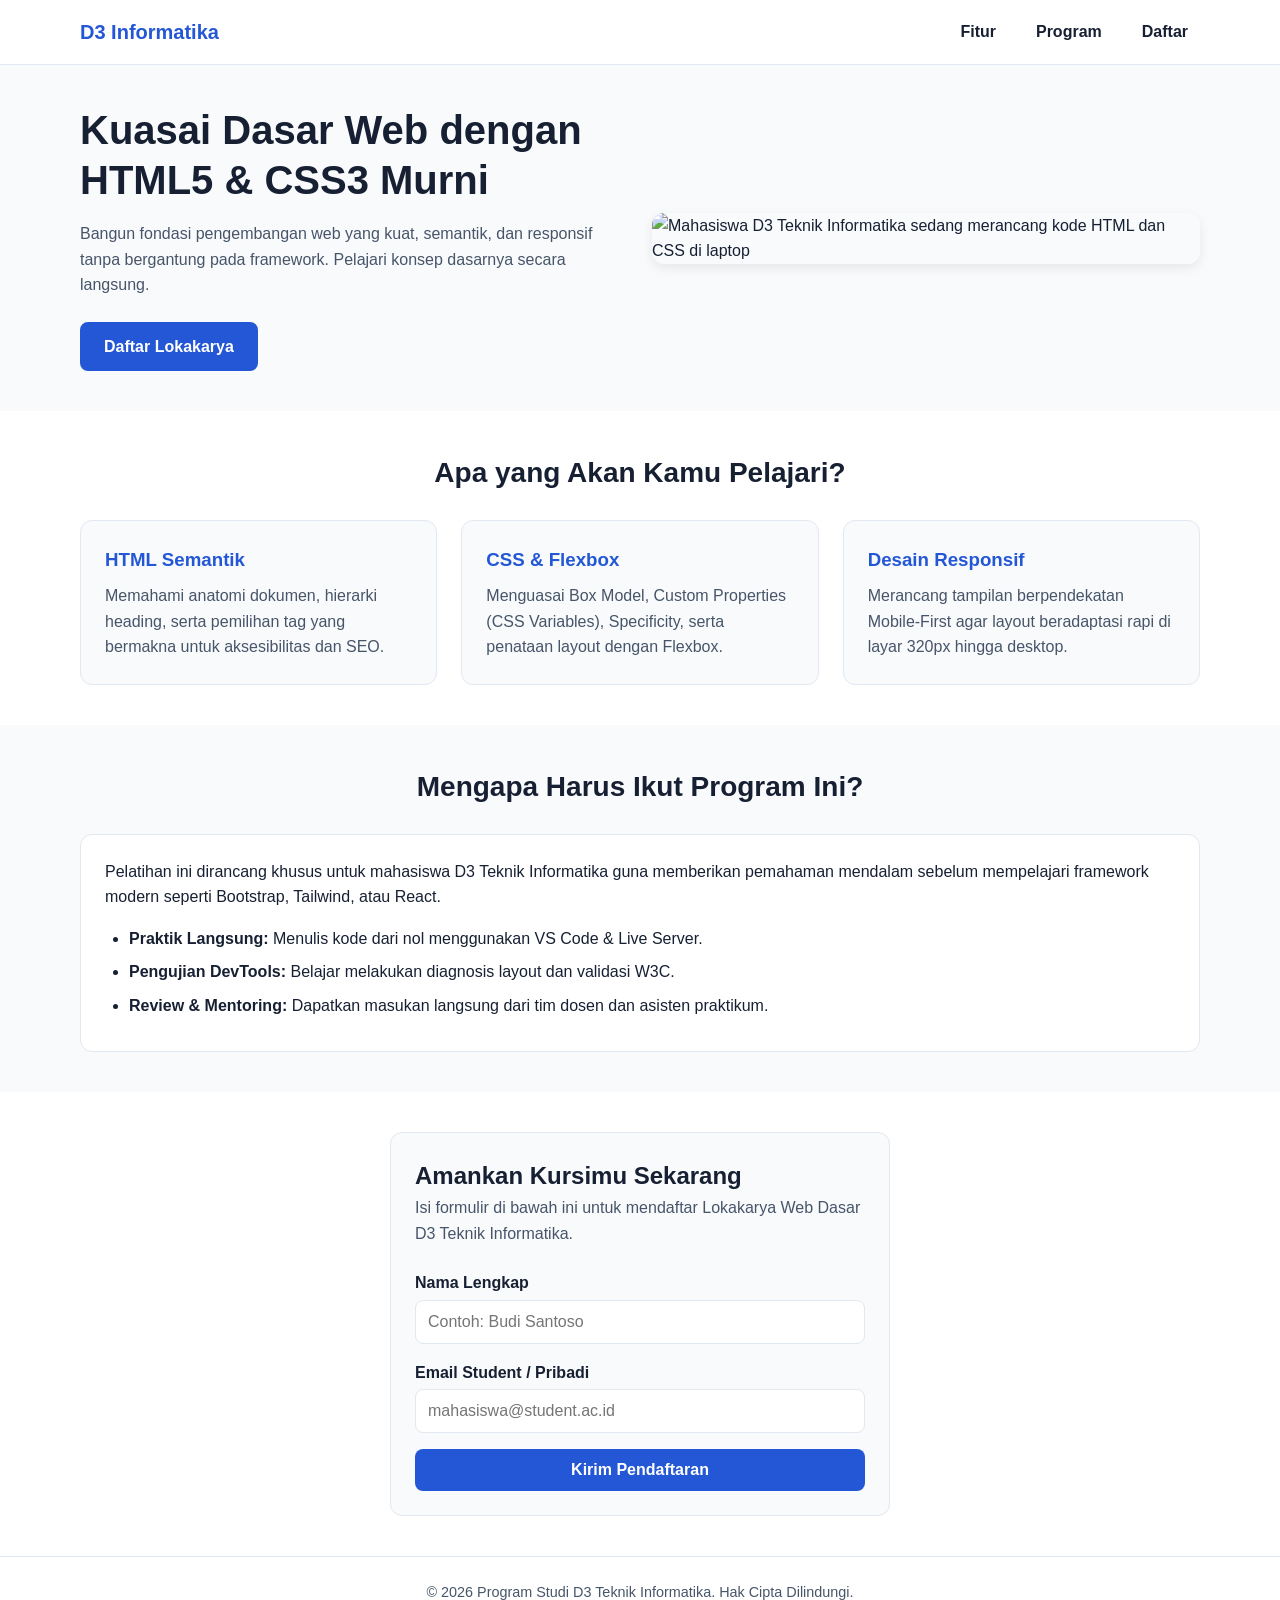
==== Mini project/index.html @ 73df3d5e "Add files via upload" ====
<!doctype html>
<html lang="id">
<head>
  <meta charset="utf-8">
  <meta name="viewport" content="width=device-width, initial-scale=1">
  <title>Lokakarya Web Dasar — D3 Teknik Informatika</title>
  <link rel="stylesheet" href="css/style.css">
</head>
<body>

  <header class="site-header">
    <div class="container nav-wrapper">
      <a class="brand" href="#">D3 Informatika</a>
      <nav aria-label="Navigasi Utama">
        <ul class="nav-list">
          <li><a class="nav-link" href="#fitur">Fitur</a></li>
          <li><a class="nav-link" href="#program">Program</a></li>
          <li><a class="nav-link" href="#daftar">Daftar</a></li>
        </ul>
      </nav>
    </div>
  </header>

  <main>
    <section class="hero">
      <div class="container hero-content">
        <div class="hero-text">
          <h1>Kuasai Dasar Web dengan HTML5 &amp; CSS3 Murni</h1>
          <p>Bangun fondasi pengembangan web yang kuat, semantik, dan responsif tanpa bergantung pada framework. Pelajari konsep dasarnya secara langsung.</p>
          <a class="button button--primary" href="#daftar">Daftar Lokakarya</a>
        </div>
        <div class="hero-image">
          <img src="assets/hero-web.jpg" alt="Mahasiswa D3 Teknik Informatika sedang merancang kode HTML dan CSS di laptop">
        </div>
      </div>
    </section>

    <section id="fitur" class="features" aria-labelledby="fitur-heading">
      <div class="container">
        <h2 id="fitur-heading" class="section-title">Apa yang Akan Kamu Pelajari?</h2>
        <div class="card-list">
          <article class="feature-card">
            <h3>HTML Semantik</h3>
            <p>Memahami anatomi dokumen, hierarki heading, serta pemilihan tag yang bermakna untuk aksesibilitas dan SEO.</p>
          </article>
          <article class="feature-card">
            <h3>CSS &amp; Flexbox</h3>
            <p>Menguasai Box Model, Custom Properties (CSS Variables), Specificity, serta penataan layout dengan Flexbox.</p>
          </article>
          <article class="feature-card">
            <h3>Desain Responsif</h3>
            <p>Merancang tampilan berpendekatan Mobile-First agar layout beradaptasi rapi di layar 320px hingga desktop.</p>
          </article>
        </div>
      </div>
    </section>

    <section id="program" class="program-info" aria-labelledby="program-heading">
      <div class="container">
        <h2 id="program-heading" class="section-title">Mengapa Harus Ikut Program Ini?</h2>
        <div class="info-box">
          <p>Pelatihan ini dirancang khusus untuk mahasiswa D3 Teknik Informatika guna memberikan pemahaman mendalam sebelum mempelajari framework modern seperti Bootstrap, Tailwind, atau React.</p>
          <ul>
            <li><strong>Praktik Langsung:</strong> Menulis kode dari nol menggunakan VS Code &amp; Live Server.</li>
            <li><strong>Pengujian DevTools:</strong> Belajar melakukan diagnosis layout dan validasi W3C.</li>
            <li><strong>Review &amp; Mentoring:</strong> Dapatkan masukan langsung dari tim dosen dan asisten praktikum.</li>
          </ul>
        </div>
      </div>
    </section>

    <section id="daftar" class="cta-section" aria-labelledby="daftar-heading">
      <div class="container">
        <div class="cta-box">
          <h2 id="daftar-heading">Amankan Kursimu Sekarang</h2>
          <p class="cta-desc">Isi formulir di bawah ini untuk mendaftar Lokakarya Web Dasar D3 Teknik Informatika.</p>
          
          <form class="cta-form" action="#" method="get">
            <div class="form-group">
              <label for="nama-lengkap">Nama Lengkap</label>
              <input id="nama-lengkap" name="nama" type="text" placeholder="Contoh: Budi Santoso" required>
            </div>
            <div class="form-group">
              <label for="email-student">Email Student / Pribadi</label>
              <input id="email-student" name="email" type="email" placeholder="mahasiswa@student.ac.id" required>
            </div>
            <button class="button button--primary button--full" type="submit">Kirim Pendaftaran</button>
          </form>
        </div>
      </div>
    </section>
  </main>

  <footer class="site-footer">
    <div class="container">
      <p>&copy; 2026 Program Studi D3 Teknik Informatika. Hak Cipta Dilindungi.</p>
    </div>
  </footer>

</body>
</html>
---- Mini project/css/style.css ----
:root {
  --color-primary: #2457d6;
  --color-primary-dark: #193ca0;
  --color-bg: #f8fafc;
  --color-surface: #ffffff;
  --color-text: #172033;
  --color-muted: #475569;
  --color-border: #e2e8f0;
  --color-focus: #f59e0b;
  
  --spacing-xs: 0.5rem;
  --spacing-sm: 1rem;
  --spacing-md: 1.5rem;
  --spacing-lg: 2.5rem;
  
  --radius-sm: 8px;
  --radius-md: 12px;
}

*,
*::before,
*::after {
  box-sizing: border-box;
  margin: 0;
  padding: 0;
}

body {
  font-family: Arial, Helvetica, sans-serif;
  line-height: 1.6;
  color: var(--color-text);
  background-color: var(--color-bg);
  overflow-wrap: break-word;
}

img {
  max-width: 100%;
  height: auto;
  display: block;
}

.container {
  width: min(100% - 2rem, 1120px);
  margin-inline: auto;
}

.site-header {
  background-color: var(--color-surface);
  border-bottom: 1px solid var(--color-border);
  position: sticky;
  top: 0;
  z-index: 100;
}

.nav-wrapper {
  display: flex;
  flex-direction: column;
  align-items: center;
  padding-block: var(--spacing-sm);
  gap: var(--spacing-sm);
}

.brand {
  font-size: 1.25rem;
  font-weight: bold;
  color: var(--color-primary);
  text-decoration: none;
}

.nav-list {
  display: flex;
  flex-wrap: wrap;
  justify-content: center;
  gap: var(--spacing-sm);
  list-style: none;
}

.nav-link {
  color: var(--color-text);
  text-decoration: none;
  font-weight: 600;
  padding: 0.25rem 0.75rem;
  border-radius: var(--radius-sm);
  transition: color 0.2s, background-color 0.2s;
}

.nav-link:hover {
  color: var(--color-primary);
  background-color: #eff6ff;
}

.nav-link:focus-visible,
.button:focus-visible,
input:focus-visible {
  outline: 3px solid var(--color-focus);
  outline-offset: 3px;
}

.hero {
  padding-block: var(--spacing-lg);
}

.hero-content {
  display: flex;
  flex-direction: column;
  gap: var(--spacing-md);
}

.hero-text h1 {
  font-size: clamp(1.75rem, 4vw, 2.5rem);
  line-height: 1.25;
  margin-bottom: var(--spacing-sm);
}

.hero-text p {
  color: var(--color-muted);
  margin-bottom: var(--spacing-md);
}

.hero-image img {
  border-radius: var(--radius-md);
  box-shadow: 0 4px 12px rgba(0, 0, 0, 0.08);
}

.button {
  display: inline-block;
  padding: 0.75rem 1.5rem;
  font-size: 1rem;
  font-weight: bold;
  text-decoration: none;
  border-radius: var(--radius-sm);
  border: none;
  cursor: pointer;
  text-align: center;
  transition: background-color 0.2s;
}

.button--primary {
  background-color: var(--color-primary);
  color: #ffffff;
}

.button--primary:hover {
  background-color: var(--color-primary-dark);
}

.button--full {
  width: 100%;
}

.features {
  padding-block: var(--spacing-lg);
  background-color: var(--color-surface);
}

.section-title {
  text-align: center;
  font-size: 1.75rem;
  margin-bottom: var(--spacing-md);
}

.card-list {
  display: flex;
  flex-direction: column;
  gap: var(--spacing-md);
}

.feature-card {
  flex: 1 1 16rem;
  background-color: var(--color-bg);
  border: 1px solid var(--color-border);
  border-radius: var(--radius-md);
  padding: var(--spacing-md);
}

.feature-card h3 {
  color: var(--color-primary);
  margin-bottom: var(--spacing-xs);
}

.feature-card p {
  color: var(--color-muted);
}

.program-info {
  padding-block: var(--spacing-lg);
}

.info-box {
  background-color: var(--color-surface);
  border: 1px solid var(--color-border);
  border-radius: var(--radius-md);
  padding: var(--spacing-md);
}

.info-box ul {
  margin-top: var(--spacing-sm);
  padding-left: var(--spacing-md);
}

.info-box li {
  margin-bottom: var(--spacing-xs);
}

.cta-section {
  padding-block: var(--spacing-lg);
  background-color: var(--color-surface);
}

.cta-box {
  background-color: var(--color-bg);
  border: 1px solid var(--color-border);
  border-radius: var(--radius-md);
  padding: var(--spacing-md);
  max-width: 500px;
  margin-inline: auto;
}

.cta-desc {
  color: var(--color-muted);
  margin-bottom: var(--spacing-md);
}

.form-group {
  margin-bottom: var(--spacing-sm);
}

.form-group label {
  display: block;
  font-weight: 600;
  margin-bottom: 0.25rem;
}

.form-group input {
  width: 100%;
  padding: 0.75rem;
  font-size: 1rem;
  border: 1px solid var(--color-border);
  border-radius: var(--radius-sm);
}

.site-footer {
  background-color: var(--color-surface);
  border-top: 1px solid var(--color-border);
  padding-block: var(--spacing-md);
  text-align: center;
  color: var(--color-muted);
  font-size: 0.9rem;
}

@media (min-width: 768px) {
  .nav-wrapper {
    flex-direction: row;
    justify-content: space-between;
  }

  .hero-content {
    display: grid;
    grid-template-columns: 1fr 1fr;
    align-items: center;
  }

  .card-list {
    flex-direction: row;
    flex-wrap: wrap;
  }
}
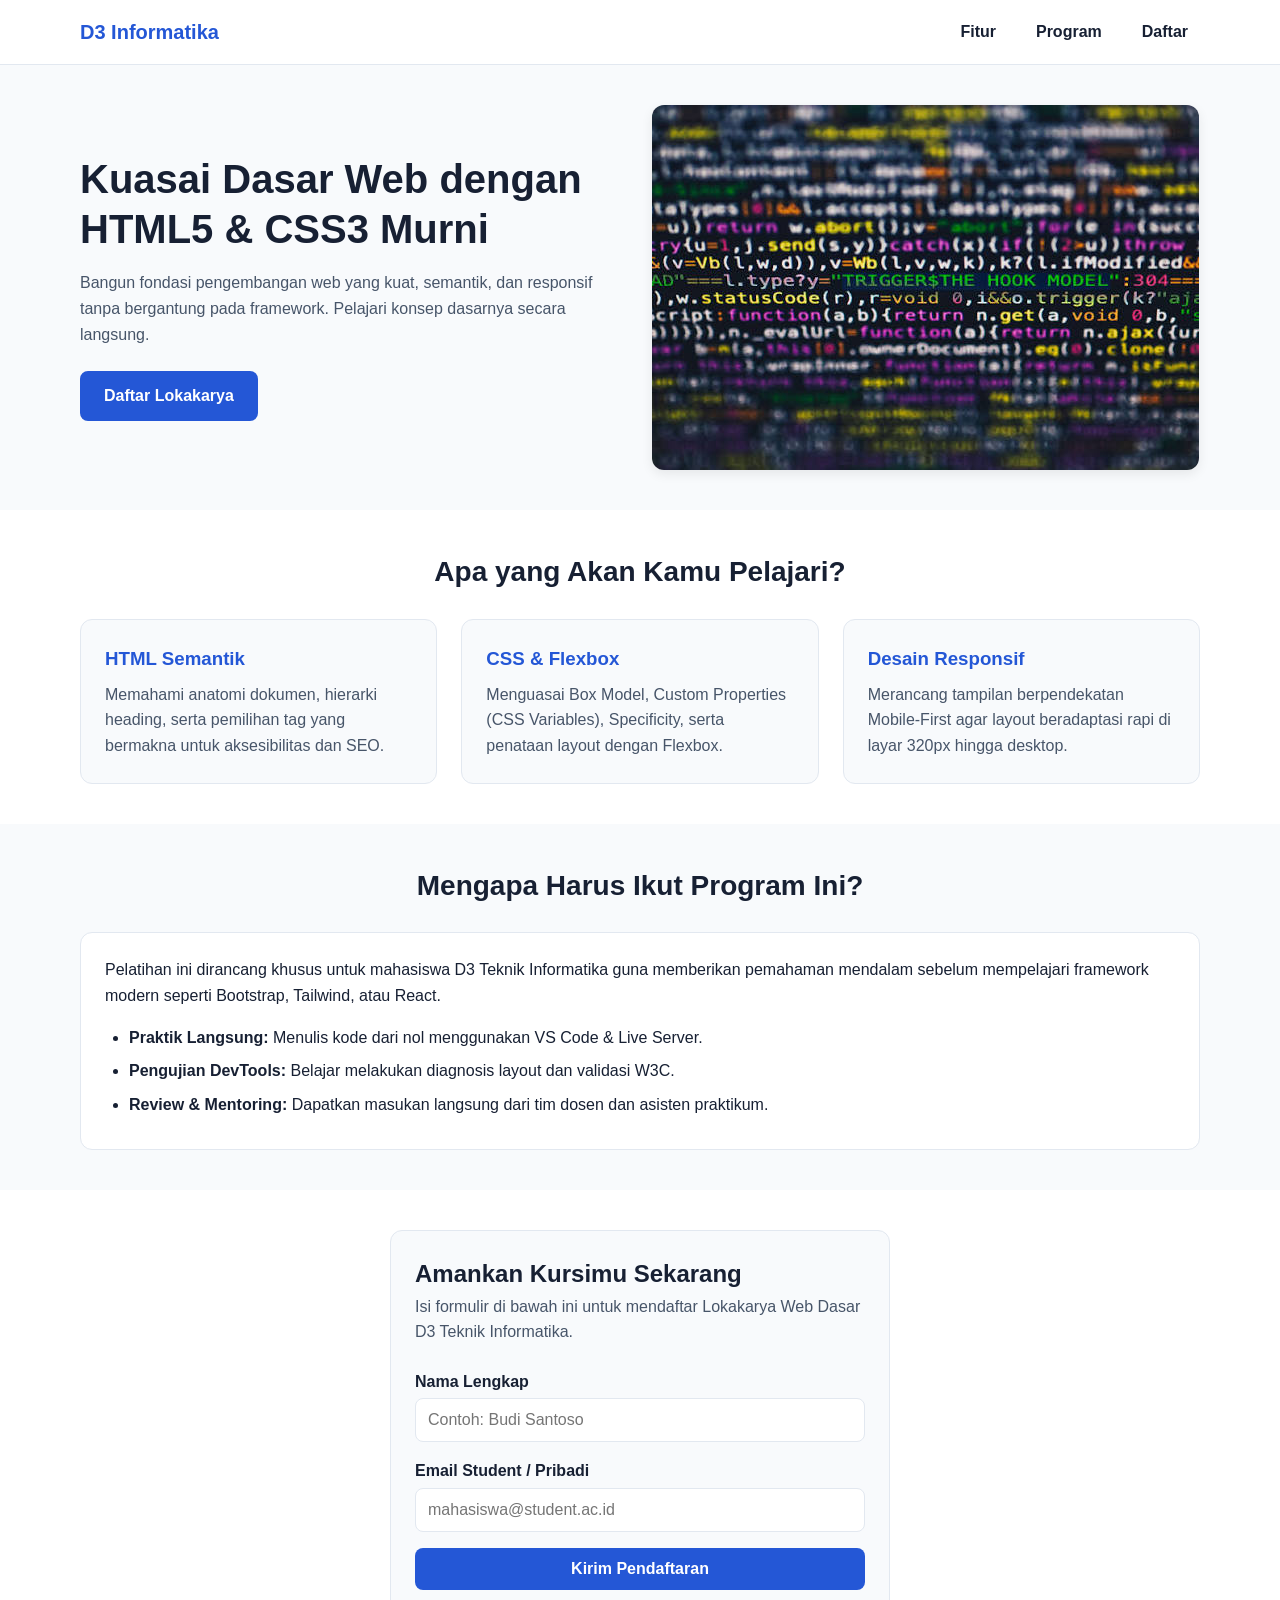
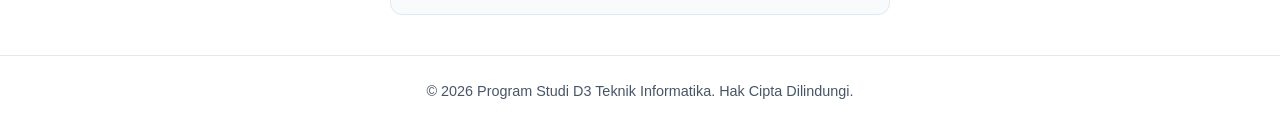
==== commit 154feb6c: "Add files via upload" ====
--- a/Mini project/index.html
+++ b/Mini project/index.html
@@ -30,7 +30,7 @@
           <a class="button button--primary" href="#daftar">Daftar Lokakarya</a>
         </div>
         <div class="hero-image">
-          <img src="assets/hero-web.jpg" alt="Mahasiswa D3 Teknik Informatika sedang merancang kode HTML dan CSS di laptop">
+          <img src="assets/hero-web.jpg" alt="Sekumpulan kode HTML dan CSS di laptop">
         </div>
       </div>
     </section>
